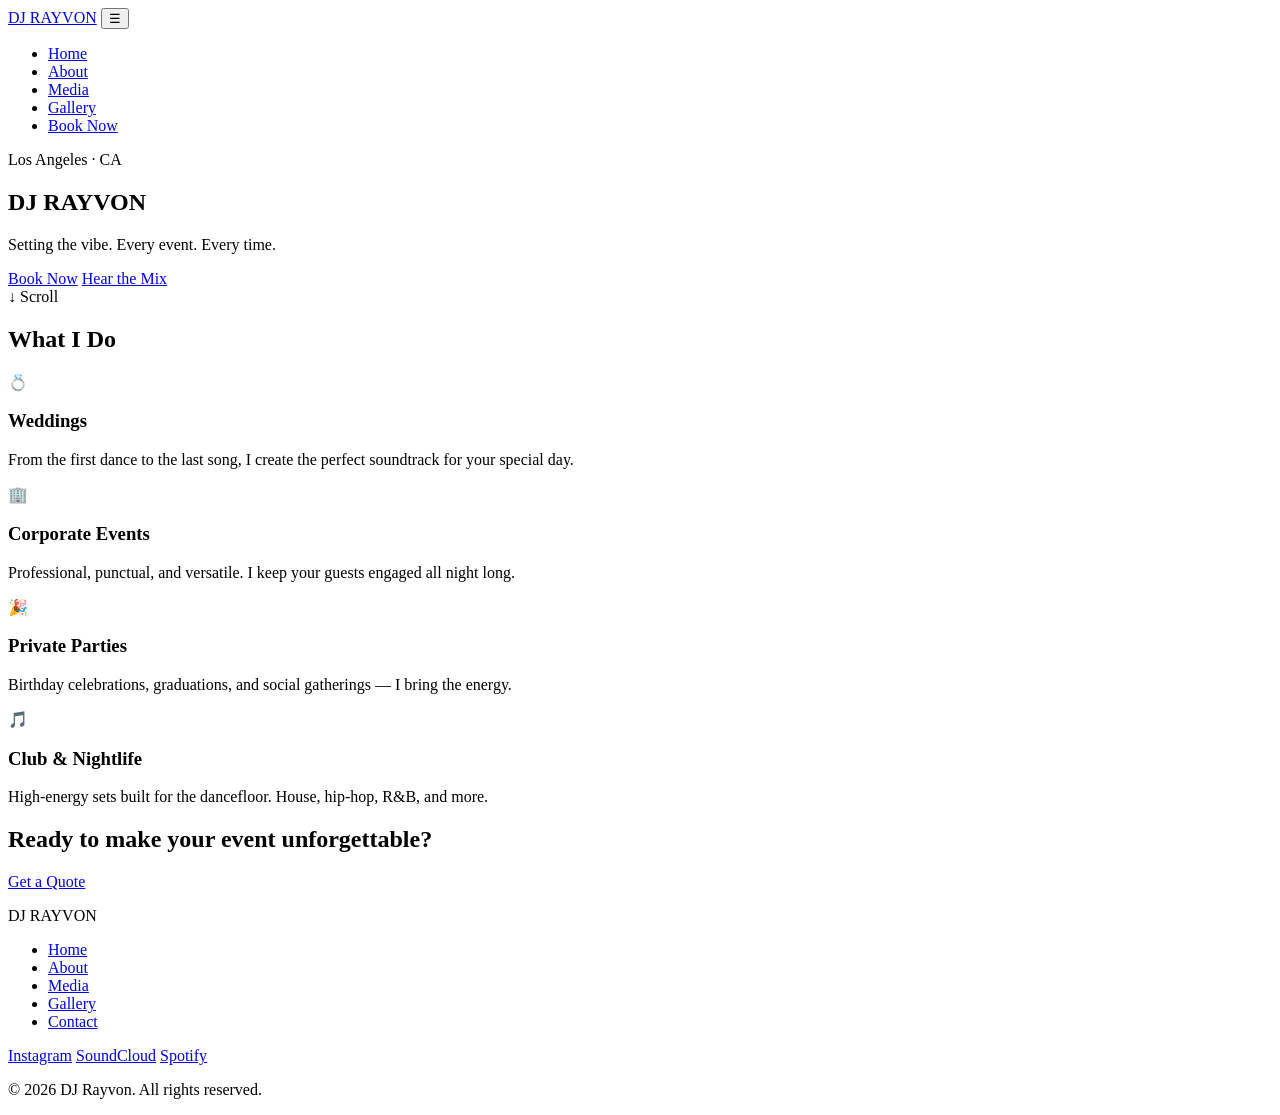
==== index.html @ 34861631 "Add files via upload" ====
<!DOCTYPE html>
<html lang="en">
<head>
  <meta charset="UTF-8" />
  <meta name="viewport" content="width=device-width, initial-scale=1.0" />
  <meta name="description" content="DJ Rayvon – Professional DJ for weddings, corporate events, and nightlife. Book now." />
  <title>DJ Rayvon | Professional DJ</title>
  <link rel="stylesheet" href="css/style.css" />
</head>
<body>

  <!-- NAVBAR -->
  <nav class="navbar" id="navbar">
    <div class="nav-container">
      <a href="index.html" class="nav-logo">DJ <span>RAYVON</span></a>
      <button class="nav-toggle" id="navToggle" aria-label="Toggle menu">&#9776;</button>
      <ul class="nav-links" id="navLinks">
        <li><a href="index.html" class="active">Home</a></li>
        <li><a href="about.html">About</a></li>
        <li><a href="media.html">Media</a></li>
        <li><a href="gallery.html">Gallery</a></li>
        <li><a href="contact.html">Book Now</a></li>
      </ul>
    </div>
  </nav>

  <!-- HERO -->
  <section class="hero">
    <div class="hero-overlay"></div>
    <div class="hero-content">
      <p class="hero-sub">Los Angeles · CA</p>
      <h1 class="hero-title">DJ RAYVON</h1>
      <p class="hero-tagline">Setting the vibe. Every event. Every time.</p>
      <div class="hero-btns">
        <a href="contact.html" class="btn btn-primary">Book Now</a>
        <a href="media.html" class="btn btn-outline">Hear the Mix</a>
      </div>
    </div>
    <div class="hero-scroll">&#8595; Scroll</div>
  </section>

  <!-- SERVICES -->
  <section class="section services">
    <div class="container">
      <h2 class="section-title">What I Do</h2>
      <div class="services-grid">
        <div class="service-card">
          <div class="service-icon">💍</div>
          <h3>Weddings</h3>
          <p>From the first dance to the last song, I create the perfect soundtrack for your special day.</p>
        </div>
        <div class="service-card">
          <div class="service-icon">🏢</div>
          <h3>Corporate Events</h3>
          <p>Professional, punctual, and versatile. I keep your guests engaged all night long.</p>
        </div>
        <div class="service-card">
          <div class="service-icon">🎉</div>
          <h3>Private Parties</h3>
          <p>Birthday celebrations, graduations, and social gatherings — I bring the energy.</p>
        </div>
        <div class="service-card">
          <div class="service-icon">🎵</div>
          <h3>Club &amp; Nightlife</h3>
          <p>High-energy sets built for the dancefloor. House, hip-hop, R&amp;B, and more.</p>
        </div>
      </div>
    </div>
  </section>

  <!-- CTA -->
  <section class="section cta-section">
    <div class="container cta-inner">
      <h2>Ready to make your event unforgettable?</h2>
      <a href="contact.html" class="btn btn-primary">Get a Quote</a>
    </div>
  </section>

  <!-- FOOTER -->
  <footer class="footer">
    <div class="container footer-inner">
      <p class="footer-logo">DJ <span>RAYVON</span></p>
      <ul class="footer-links">
        <li><a href="index.html">Home</a></li>
        <li><a href="about.html">About</a></li>
        <li><a href="media.html">Media</a></li>
        <li><a href="gallery.html">Gallery</a></li>
        <li><a href="contact.html">Contact</a></li>
      </ul>
      <div class="footer-socials">
        <a href="https://instagram.com" target="_blank" rel="noopener">Instagram</a>
        <a href="https://soundcloud.com" target="_blank" rel="noopener">SoundCloud</a>
        <a href="https://open.spotify.com" target="_blank" rel="noopener">Spotify</a>
      </div>
      <p class="footer-copy">&copy; 2026 DJ Rayvon. All rights reserved.</p>
    </div>
  </footer>

  <script src="js/main.js"></script>
</body>
</html>
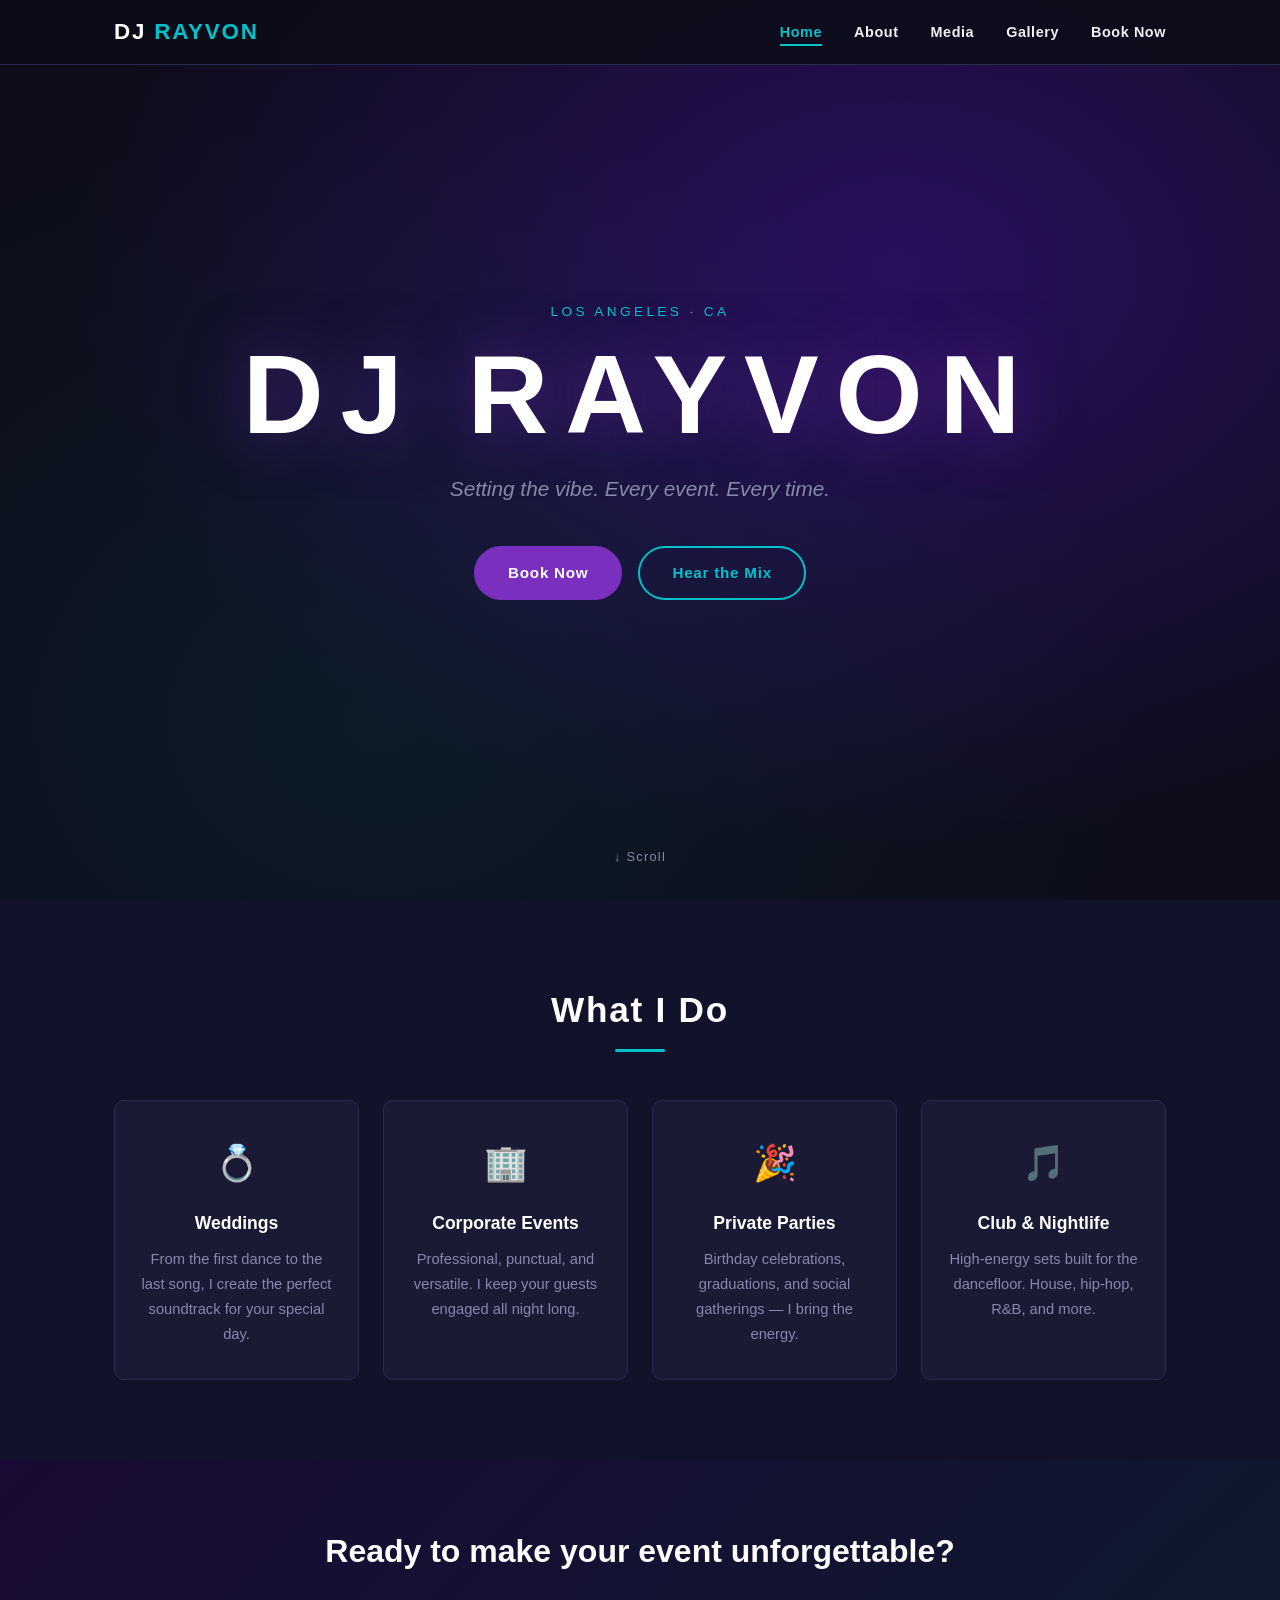
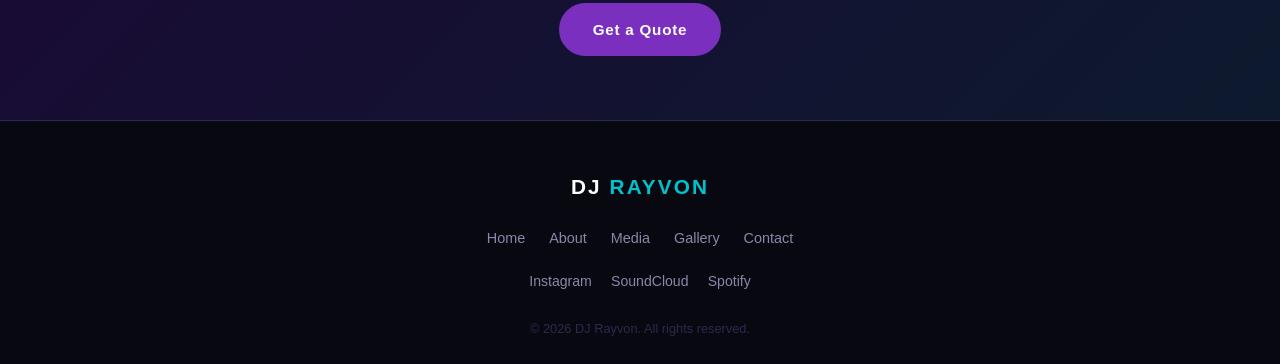
==== commit 49255286: "Update stylesheet link path in index.html" ====
--- a/index.html
+++ b/index.html
@@ -5,7 +5,7 @@
   <meta name="viewport" content="width=device-width, initial-scale=1.0" />
   <meta name="description" content="DJ Rayvon – Professional DJ for weddings, corporate events, and nightlife. Book now." />
   <title>DJ Rayvon | Professional DJ</title>
-  <link rel="stylesheet" href="css/style.css" />
+  <link rel="stylesheet" href="style.css" />
 </head>
 <body>
 
--- a/style.css
+++ b/style.css
@@ -0,0 +1,611 @@
+/* ============================================================
+   DJ RAYVON – style.css
+   Color palette: Dark #0D0D1A, Purple #7B2FBE, Teal #00C2CB
+   ============================================================ */
+
+/* ── RESET & BASE ─────────────────────────────────────────── */
+*, *::before, *::after { box-sizing: border-box; margin: 0; padding: 0; }
+
+:root {
+  --dark:    #0D0D1A;
+  --navy:    #12122A;
+  --purple:  #7B2FBE;
+  --purple-light: #9B4FDE;
+  --teal:    #00C2CB;
+  --white:   #FFFFFF;
+  --offwhite:#F0F0F8;
+  --muted:   #8888AA;
+  --card-bg: #1A1A35;
+  --border:  #2A2A50;
+  --font-head: 'Trebuchet MS', Arial, sans-serif;
+  --font-body: 'Calibri', Arial, sans-serif;
+  --radius:  10px;
+  --shadow:  0 4px 24px rgba(0,0,0,0.45);
+  --transition: 0.3s ease;
+}
+
+html { scroll-behavior: smooth; }
+
+body {
+  background: var(--dark);
+  color: var(--offwhite);
+  font-family: var(--font-body);
+  font-size: 16px;
+  line-height: 1.7;
+}
+
+img { max-width: 100%; display: block; }
+a { color: var(--teal); text-decoration: none; transition: color var(--transition); }
+a:hover { color: var(--purple-light); }
+
+.container { max-width: 1100px; margin: 0 auto; padding: 0 1.5rem; }
+.section { padding: 5rem 0; }
+
+/* ── BUTTONS ──────────────────────────────────────────────── */
+.btn {
+  display: inline-block;
+  padding: 0.75rem 2rem;
+  border-radius: 50px;
+  font-family: var(--font-head);
+  font-weight: 700;
+  font-size: 0.95rem;
+  letter-spacing: 0.05em;
+  cursor: pointer;
+  border: 2px solid transparent;
+  transition: all var(--transition);
+}
+.btn-primary {
+  background: var(--purple);
+  color: var(--white);
+  border-color: var(--purple);
+}
+.btn-primary:hover {
+  background: var(--purple-light);
+  border-color: var(--purple-light);
+  color: var(--white);
+  transform: translateY(-2px);
+  box-shadow: 0 8px 24px rgba(123,47,190,0.4);
+}
+.btn-outline {
+  background: transparent;
+  color: var(--teal);
+  border-color: var(--teal);
+}
+.btn-outline:hover {
+  background: var(--teal);
+  color: var(--dark);
+  transform: translateY(-2px);
+}
+.btn-full { width: 100%; text-align: center; }
+
+/* ── NAVBAR ───────────────────────────────────────────────── */
+.navbar {
+  position: fixed;
+  top: 0; left: 0; right: 0;
+  z-index: 1000;
+  background: rgba(13,13,26,0.92);
+  backdrop-filter: blur(10px);
+  border-bottom: 1px solid var(--border);
+  transition: box-shadow var(--transition);
+}
+.navbar.scrolled { box-shadow: 0 2px 20px rgba(0,0,0,0.6); }
+
+.nav-container {
+  max-width: 1100px;
+  margin: 0 auto;
+  padding: 0 1.5rem;
+  height: 64px;
+  display: flex;
+  align-items: center;
+  justify-content: space-between;
+}
+.nav-logo {
+  font-family: var(--font-head);
+  font-size: 1.4rem;
+  font-weight: 900;
+  color: var(--white);
+  letter-spacing: 0.08em;
+}
+.nav-logo span { color: var(--teal); }
+.nav-links {
+  list-style: none;
+  display: flex;
+  gap: 2rem;
+}
+.nav-links a {
+  color: var(--offwhite);
+  font-family: var(--font-head);
+  font-size: 0.9rem;
+  font-weight: 600;
+  letter-spacing: 0.04em;
+  padding: 0.25rem 0;
+  border-bottom: 2px solid transparent;
+  transition: all var(--transition);
+}
+.nav-links a:hover,
+.nav-links a.active {
+  color: var(--teal);
+  border-bottom-color: var(--teal);
+}
+.nav-toggle {
+  display: none;
+  background: none;
+  border: none;
+  color: var(--white);
+  font-size: 1.5rem;
+  cursor: pointer;
+}
+
+/* ── HERO ─────────────────────────────────────────────────── */
+.hero {
+  position: relative;
+  min-height: 100vh;
+  display: flex;
+  align-items: center;
+  justify-content: center;
+  text-align: center;
+  overflow: hidden;
+  background: radial-gradient(ellipse at 70% 30%, #2a0f5e 0%, var(--dark) 65%);
+}
+.hero-overlay {
+  position: absolute;
+  inset: 0;
+  background: radial-gradient(ellipse at 30% 80%, rgba(0,194,203,0.08) 0%, transparent 60%);
+}
+.hero-content {
+  position: relative;
+  z-index: 2;
+  padding: 2rem 1.5rem;
+}
+.hero-sub {
+  font-family: var(--font-head);
+  font-size: 0.85rem;
+  letter-spacing: 0.25em;
+  color: var(--teal);
+  text-transform: uppercase;
+  margin-bottom: 1rem;
+}
+.hero-title {
+  font-family: var(--font-head);
+  font-size: clamp(3.5rem, 10vw, 7rem);
+  font-weight: 900;
+  color: var(--white);
+  letter-spacing: 0.15em;
+  line-height: 1;
+  margin-bottom: 1.2rem;
+  text-shadow: 0 0 60px rgba(123,47,190,0.5);
+}
+.hero-tagline {
+  font-size: clamp(1rem, 2.5vw, 1.3rem);
+  color: var(--muted);
+  margin-bottom: 2.5rem;
+  font-style: italic;
+}
+.hero-btns { display: flex; gap: 1rem; justify-content: center; flex-wrap: wrap; }
+.hero-scroll {
+  position: absolute;
+  bottom: 2rem;
+  left: 50%;
+  transform: translateX(-50%);
+  color: var(--muted);
+  font-size: 0.8rem;
+  letter-spacing: 0.1em;
+  animation: bounce 2s infinite;
+}
+@keyframes bounce {
+  0%,100% { transform: translateX(-50%) translateY(0); }
+  50% { transform: translateX(-50%) translateY(6px); }
+}
+
+/* ── PAGE HERO (inner pages) ──────────────────────────────── */
+.page-hero {
+  position: relative;
+  height: 280px;
+  display: flex;
+  align-items: center;
+  justify-content: center;
+  text-align: center;
+  margin-top: 64px;
+  background: radial-gradient(ellipse at 60% 40%, #2a0f5e 0%, var(--dark) 70%);
+  overflow: hidden;
+}
+.page-hero-overlay {
+  position: absolute;
+  inset: 0;
+  background: radial-gradient(ellipse at 40% 70%, rgba(0,194,203,0.07) 0%, transparent 60%);
+}
+.page-hero-content { position: relative; z-index: 2; }
+.page-hero-content h1 {
+  font-family: var(--font-head);
+  font-size: clamp(2rem, 5vw, 3.5rem);
+  font-weight: 900;
+  color: var(--white);
+  letter-spacing: 0.1em;
+  margin-bottom: 0.5rem;
+}
+.page-hero-content p { color: var(--muted); font-style: italic; }
+
+/* ── SECTION TITLE ────────────────────────────────────────── */
+.section-title {
+  font-family: var(--font-head);
+  font-size: clamp(1.6rem, 3vw, 2.2rem);
+  font-weight: 800;
+  color: var(--white);
+  text-align: center;
+  margin-bottom: 3rem;
+  letter-spacing: 0.05em;
+}
+.section-title::after {
+  content: '';
+  display: block;
+  width: 50px;
+  height: 3px;
+  background: var(--teal);
+  margin: 0.6rem auto 0;
+  border-radius: 2px;
+}
+
+/* ── SERVICES ─────────────────────────────────────────────── */
+.services { background: var(--navy); }
+.services-grid {
+  display: grid;
+  grid-template-columns: repeat(auto-fit, minmax(230px, 1fr));
+  gap: 1.5rem;
+}
+.service-card {
+  background: var(--card-bg);
+  border: 1px solid var(--border);
+  border-radius: var(--radius);
+  padding: 2rem 1.5rem;
+  text-align: center;
+  transition: transform var(--transition), border-color var(--transition), box-shadow var(--transition);
+}
+.service-card:hover {
+  transform: translateY(-6px);
+  border-color: var(--purple);
+  box-shadow: 0 12px 30px rgba(123,47,190,0.2);
+}
+.service-icon { font-size: 2.2rem; margin-bottom: 1rem; }
+.service-card h3 {
+  font-family: var(--font-head);
+  font-size: 1.1rem;
+  color: var(--white);
+  margin-bottom: 0.5rem;
+}
+.service-card p { color: var(--muted); font-size: 0.92rem; }
+
+/* ── CTA SECTION ──────────────────────────────────────────── */
+.cta-section {
+  background: linear-gradient(135deg, #1a0a35, #0d1a2e);
+  text-align: center;
+  padding: 4rem 0;
+}
+.cta-inner h2 {
+  font-family: var(--font-head);
+  font-size: clamp(1.4rem, 3vw, 2rem);
+  color: var(--white);
+  margin-bottom: 1.5rem;
+}
+
+/* ── ABOUT ────────────────────────────────────────────────── */
+.about-section { background: var(--dark); }
+.about-grid {
+  display: grid;
+  grid-template-columns: 1fr 1.6fr;
+  gap: 3rem;
+  align-items: start;
+}
+.about-img-wrapper { display: flex; justify-content: center; }
+.about-img-placeholder {
+  width: 100%;
+  max-width: 340px;
+  aspect-ratio: 3/4;
+  background: linear-gradient(135deg, #2a0f5e, #00C2CB22);
+  border-radius: var(--radius);
+  border: 2px solid var(--purple);
+  display: flex;
+  align-items: center;
+  justify-content: center;
+}
+.about-img-placeholder span {
+  font-family: var(--font-head);
+  font-size: 1.5rem;
+  font-weight: 900;
+  color: var(--white);
+  letter-spacing: 0.15em;
+  text-align: center;
+}
+.about-text h2 {
+  font-family: var(--font-head);
+  font-size: 1.5rem;
+  color: var(--teal);
+  margin-bottom: 0.75rem;
+  margin-top: 1.5rem;
+}
+.about-text h2:first-child { margin-top: 0; }
+.about-text p { color: var(--offwhite); margin-bottom: 1rem; }
+.about-stats {
+  display: flex;
+  gap: 2rem;
+  margin-top: 2rem;
+  flex-wrap: wrap;
+}
+.stat { text-align: center; }
+.stat-num {
+  display: block;
+  font-family: var(--font-head);
+  font-size: 2.5rem;
+  font-weight: 900;
+  color: var(--purple-light);
+}
+.stat-label { font-size: 0.85rem; color: var(--muted); }
+
+/* ── MEDIA ────────────────────────────────────────────────── */
+.media-section { background: var(--dark); }
+.media-tabs { display: flex; gap: 1rem; margin-bottom: 2.5rem; }
+.tab-btn {
+  padding: 0.6rem 1.8rem;
+  border-radius: 50px;
+  border: 2px solid var(--border);
+  background: transparent;
+  color: var(--muted);
+  font-family: var(--font-head);
+  font-weight: 700;
+  cursor: pointer;
+  transition: all var(--transition);
+}
+.tab-btn.active, .tab-btn:hover {
+  border-color: var(--purple);
+  color: var(--white);
+  background: var(--purple);
+}
+.media-tab-content { display: none; }
+.media-tab-content.active { display: block; }
+.media-grid {
+  display: grid;
+  grid-template-columns: repeat(auto-fit, minmax(300px, 1fr));
+  gap: 1.5rem;
+}
+.media-card {
+  background: var(--card-bg);
+  border: 1px solid var(--border);
+  border-radius: var(--radius);
+  padding: 1.5rem;
+  transition: border-color var(--transition);
+}
+.media-card:hover { border-color: var(--purple); }
+.media-card h3 {
+  font-family: var(--font-head);
+  color: var(--white);
+  margin-bottom: 0.25rem;
+}
+.media-genre { font-size: 0.85rem; color: var(--muted); margin-bottom: 1rem; }
+.embed-wrapper { border-radius: 8px; overflow: hidden; }
+.video-embed iframe { display: block; }
+.streaming-links {
+  margin-top: 3rem;
+  text-align: center;
+  color: var(--muted);
+}
+.streaming-links p { margin-bottom: 1rem; }
+.stream-link {
+  display: inline-block;
+  margin: 0.25rem 0.5rem;
+  padding: 0.5rem 1.2rem;
+  border-radius: 50px;
+  border: 1px solid var(--border);
+  color: var(--offwhite);
+  font-size: 0.9rem;
+  transition: all var(--transition);
+}
+.stream-link:hover {
+  border-color: var(--teal);
+  color: var(--teal);
+}
+
+/* ── GALLERY ──────────────────────────────────────────────── */
+.gallery-section { background: var(--navy); }
+.gallery-filter { display: flex; gap: 0.75rem; margin-bottom: 2rem; flex-wrap: wrap; }
+.filter-btn {
+  padding: 0.5rem 1.4rem;
+  border-radius: 50px;
+  border: 1px solid var(--border);
+  background: transparent;
+  color: var(--muted);
+  font-family: var(--font-head);
+  font-size: 0.9rem;
+  cursor: pointer;
+  transition: all var(--transition);
+}
+.filter-btn.active, .filter-btn:hover {
+  border-color: var(--teal);
+  color: var(--teal);
+  background: rgba(0,194,203,0.08);
+}
+.gallery-grid {
+  display: grid;
+  grid-template-columns: repeat(auto-fill, minmax(240px, 1fr));
+  gap: 1rem;
+}
+.gallery-item { border-radius: var(--radius); overflow: hidden; cursor: pointer; }
+.gallery-item.hidden { display: none; }
+.gallery-placeholder {
+  aspect-ratio: 4/3;
+  display: flex;
+  align-items: center;
+  justify-content: center;
+  font-family: var(--font-head);
+  font-size: 0.9rem;
+  color: rgba(255,255,255,0.85);
+  text-align: center;
+  padding: 1rem;
+  transition: transform var(--transition), filter var(--transition);
+}
+.gallery-item:hover .gallery-placeholder {
+  transform: scale(1.04);
+  filter: brightness(1.15);
+}
+
+/* ── CONTACT ──────────────────────────────────────────────── */
+.contact-section { background: var(--dark); }
+.contact-grid {
+  display: grid;
+  grid-template-columns: 1.4fr 1fr;
+  gap: 3rem;
+  align-items: start;
+}
+.contact-form-wrapper h2,
+.contact-info h2 {
+  font-family: var(--font-head);
+  font-size: 1.6rem;
+  color: var(--white);
+  margin-bottom: 0.75rem;
+}
+.form-note { color: var(--muted); font-size: 0.88rem; margin-bottom: 1.5rem; }
+.req { color: var(--purple-light); }
+
+.form-group { margin-bottom: 1.2rem; }
+.form-group label {
+  display: block;
+  font-weight: 700;
+  color: var(--offwhite);
+  margin-bottom: 0.4rem;
+  font-size: 0.92rem;
+}
+.form-group input,
+.form-group select,
+.form-group textarea {
+  width: 100%;
+  padding: 0.7rem 1rem;
+  background: var(--card-bg);
+  border: 1px solid var(--border);
+  border-radius: 8px;
+  color: var(--offwhite);
+  font-family: var(--font-body);
+  font-size: 0.95rem;
+  transition: border-color var(--transition), box-shadow var(--transition);
+}
+.form-group input:focus,
+.form-group select:focus,
+.form-group textarea:focus {
+  outline: none;
+  border-color: var(--purple);
+  box-shadow: 0 0 0 3px rgba(123,47,190,0.2);
+}
+.form-group input.error,
+.form-group select.error,
+.form-group textarea.error { border-color: #e05252; }
+.form-group select option { background: var(--card-bg); }
+.form-group textarea { resize: vertical; }
+
+.field-error {
+  display: block;
+  color: #e05252;
+  font-size: 0.82rem;
+  margin-top: 0.3rem;
+  min-height: 1.1em;
+}
+
+.success-message {
+  background: rgba(0,194,100,0.12);
+  border: 1px solid rgba(0,194,100,0.4);
+  border-radius: var(--radius);
+  padding: 1rem 1.2rem;
+  color: #00c264;
+  margin-bottom: 1.5rem;
+  font-weight: 600;
+}
+
+.contact-info { padding-top: 0.5rem; }
+.info-list { list-style: none; margin-bottom: 2rem; }
+.info-list li {
+  padding: 0.6rem 0;
+  border-bottom: 1px solid var(--border);
+  color: var(--offwhite);
+}
+.contact-info h3 {
+  font-family: var(--font-head);
+  color: var(--teal);
+  margin-bottom: 0.75rem;
+}
+.social-links { display: flex; flex-wrap: wrap; gap: 0.5rem; margin-bottom: 2rem; }
+.social-btn {
+  padding: 0.5rem 1.2rem;
+  border-radius: 50px;
+  border: 1px solid var(--border);
+  color: var(--offwhite);
+  font-size: 0.9rem;
+  transition: all var(--transition);
+}
+.social-btn:hover { border-color: var(--purple); color: var(--purple-light); }
+.contact-note {
+  background: var(--card-bg);
+  border-left: 3px solid var(--teal);
+  border-radius: 0 8px 8px 0;
+  padding: 0.9rem 1rem;
+  font-size: 0.9rem;
+  color: var(--muted);
+}
+
+/* ── FOOTER ───────────────────────────────────────────────── */
+.footer {
+  background: #080810;
+  border-top: 1px solid var(--border);
+  padding: 3rem 0 1.5rem;
+}
+.footer-inner { text-align: center; }
+.footer-logo {
+  font-family: var(--font-head);
+  font-size: 1.3rem;
+  font-weight: 900;
+  color: var(--white);
+  letter-spacing: 0.1em;
+  margin-bottom: 1.2rem;
+}
+.footer-logo span { color: var(--teal); }
+.footer-links {
+  list-style: none;
+  display: flex;
+  justify-content: center;
+  flex-wrap: wrap;
+  gap: 1.5rem;
+  margin-bottom: 1.2rem;
+}
+.footer-links a { color: var(--muted); font-size: 0.9rem; }
+.footer-links a:hover { color: var(--teal); }
+.footer-socials {
+  display: flex;
+  justify-content: center;
+  gap: 1.2rem;
+  margin-bottom: 1.5rem;
+}
+.footer-socials a { color: var(--muted); font-size: 0.88rem; }
+.footer-socials a:hover { color: var(--purple-light); }
+.footer-copy { color: var(--border); font-size: 0.8rem; }
+
+/* ── RESPONSIVE ───────────────────────────────────────────── */
+@media (max-width: 768px) {
+  .nav-toggle { display: block; }
+  .nav-links {
+    display: none;
+    flex-direction: column;
+    position: absolute;
+    top: 64px; left: 0; right: 0;
+    background: rgba(13,13,26,0.98);
+    padding: 1.5rem;
+    gap: 1.2rem;
+    border-bottom: 1px solid var(--border);
+  }
+  .nav-links.open { display: flex; }
+
+  .about-grid { grid-template-columns: 1fr; }
+  .about-img-wrapper { max-width: 280px; margin: 0 auto; }
+  .contact-grid { grid-template-columns: 1fr; }
+  .hero-btns { flex-direction: column; align-items: center; }
+}
+
+@media (max-width: 480px) {
+  .section { padding: 3rem 0; }
+  .about-stats { justify-content: center; gap: 1.5rem; }
+  .gallery-grid { grid-template-columns: 1fr 1fr; }
+}
